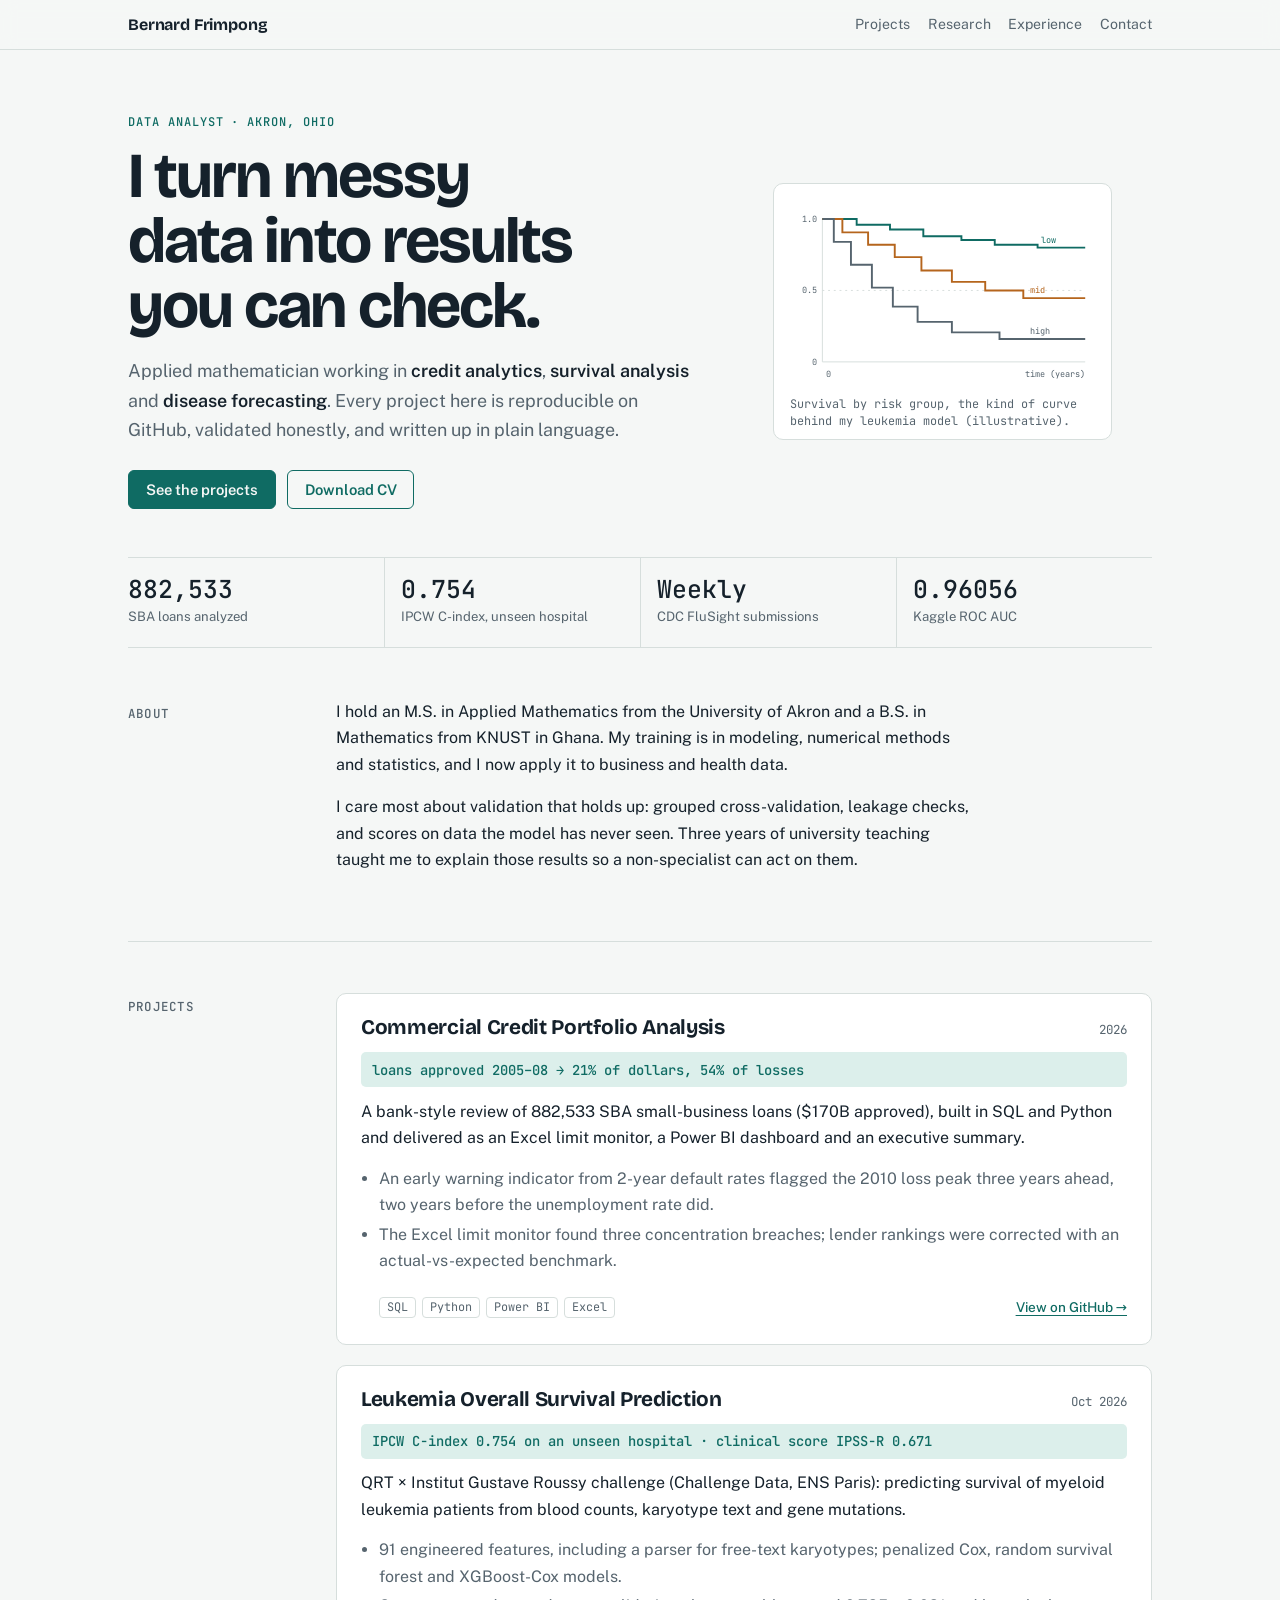
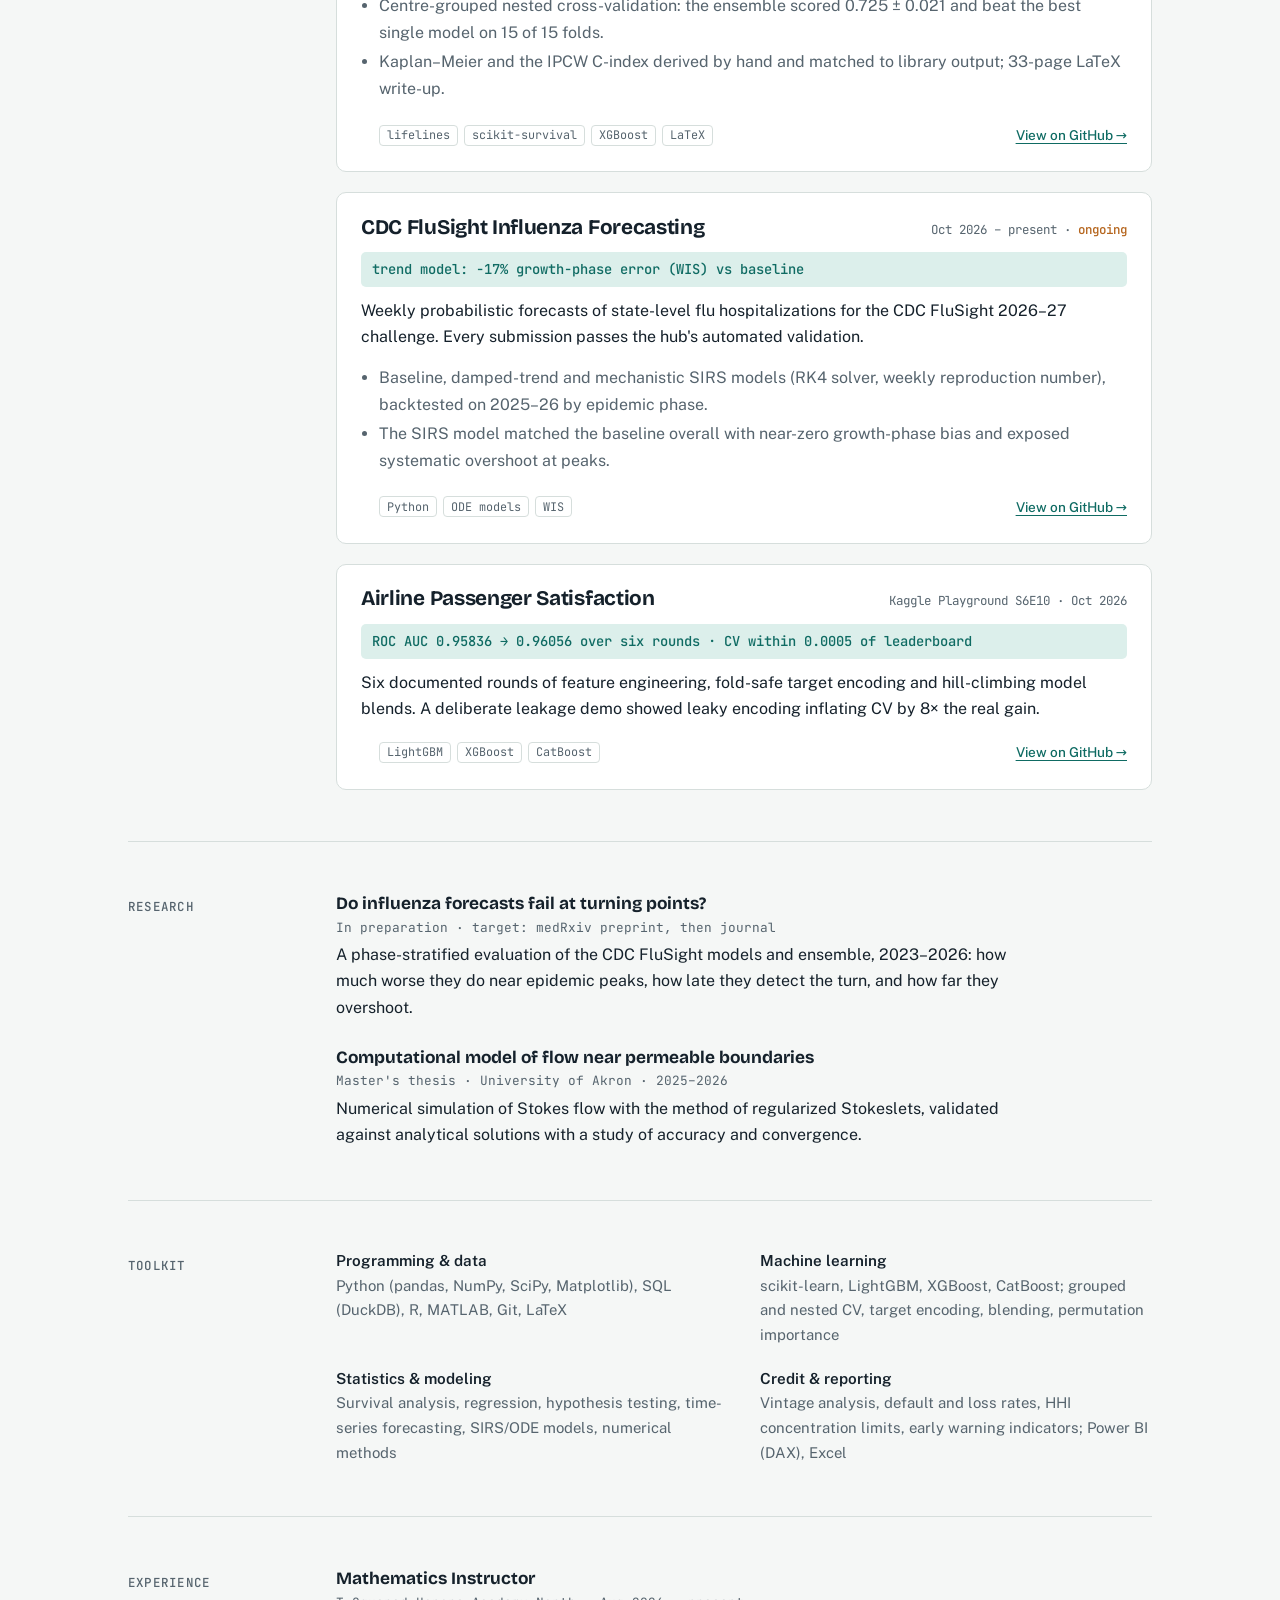
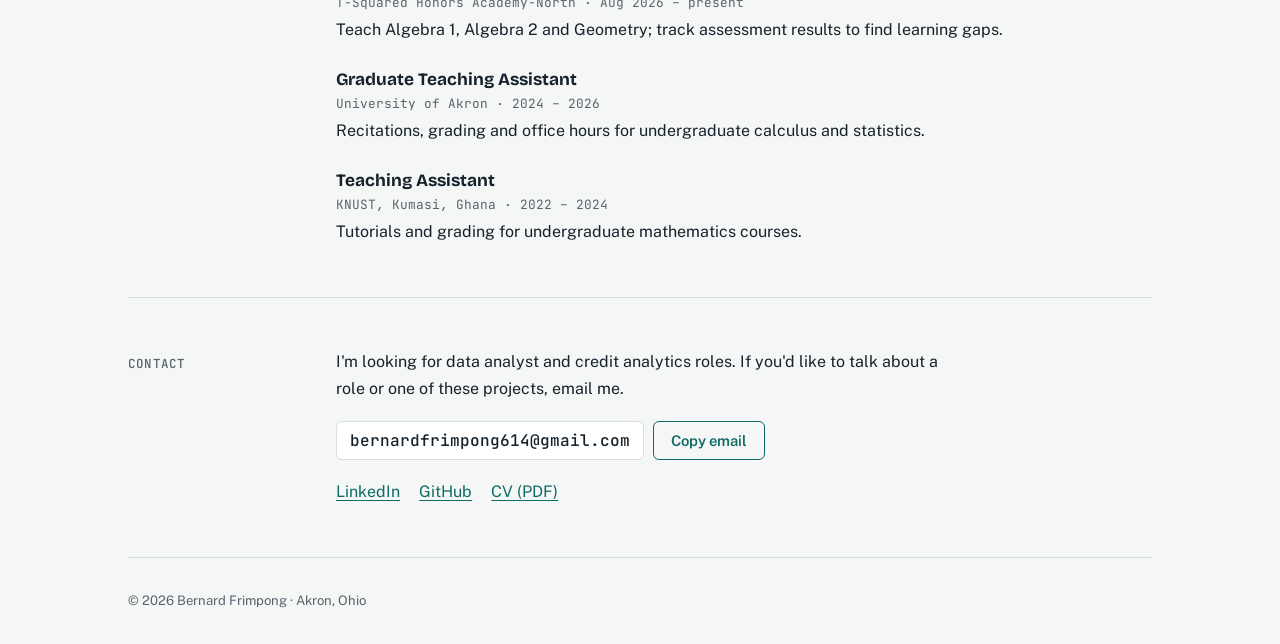
==== index.html @ 1927baad "Launch portfolio website" ====
<!doctype html>
<html lang="en">
<head>
<meta charset="utf-8">
<meta name="viewport" content="width=device-width, initial-scale=1, viewport-fit=cover">
<title>Bernard Frimpong</title>
<meta name="claude:viewport-fit-sides" content="cover">
<meta name="description" content="Bernard Frimpong, data analyst. Credit analytics, survival analysis, disease forecasting and machine learning projects.">
<link rel="preconnect" href="https://fonts.googleapis.com">
<link rel="preconnect" href="https://fonts.gstatic.com" crossorigin>
<link rel="stylesheet" href="https://fonts.googleapis.com/css2?family=Bricolage+Grotesque:opsz,wght@12..96,500;12..96,700&family=Public+Sans:ital,wght@0,400;0,600;1,400&family=JetBrains+Mono:wght@400;500&display=swap">
<style>
/* Layout: one reading column with a left "axis" of section labels, like a plot's y-axis; results set in mono like model output. */
:root{
  --bg:#f5f7f6; --surface:#ffffff; --ink:#15212b; --muted:#56646e; --line:#d6dedc;
  --accent:#0f6b63; --accent-soft:#dcefeb; --mark:#b5651d;
  --display:"Bricolage Grotesque", "Segoe UI", system-ui, sans-serif;
  --body:"Public Sans", "Segoe UI", system-ui, sans-serif;
  --mono:"JetBrains Mono", ui-monospace, Consolas, monospace;
}
@media (prefers-color-scheme: dark){:root:not([data-theme="light"]){
  --bg:#0f171c; --surface:#16222a; --ink:#e6eeec; --muted:#9aaab0; --line:#283841;
  --accent:#4cc2b2; --accent-soft:#173a37; --mark:#e0a060; color-scheme:dark}}
:root[data-theme="dark"]{
  --bg:#0f171c; --surface:#16222a; --ink:#e6eeec; --muted:#9aaab0; --line:#283841;
  --accent:#4cc2b2; --accent-soft:#173a37; --mark:#e0a060; color-scheme:dark}

*{box-sizing:border-box}
body{background:var(--bg);color:var(--ink);font:400 1rem/1.65 var(--body);margin:0}
a{color:var(--accent);text-underline-offset:3px}
a:focus-visible,button:focus-visible{outline:2px solid var(--accent);outline-offset:3px;border-radius:3px}
.wrap{max-width:66rem;margin:0 auto;padding-left:max(16px, env(safe-area-inset-left, 0px));padding-right:max(16px, env(safe-area-inset-right, 0px))}

/* nav */
header.top{position:sticky;top:env(safe-area-inset-top, 0px);z-index:5;background:color-mix(in srgb, var(--bg) 88%, transparent);backdrop-filter:blur(8px);border-bottom:1px solid var(--line)}
body::before{content:"";position:fixed;inset:0 0 auto;height:env(safe-area-inset-top, 0px);z-index:10;background:var(--bg)}
header.top .wrap{display:flex;align-items:center;justify-content:space-between;gap:1rem;padding-block:.7rem}
.brand{font:700 1rem var(--display);color:var(--ink);text-decoration:none;letter-spacing:-.01em}
nav ul{display:flex;gap:1.1rem;list-style:none;margin:0;padding:0;flex-wrap:wrap}
nav a{color:var(--muted);text-decoration:none;font-size:.88rem}
nav a:hover{color:var(--accent)}
@media (max-width:640px){nav ul{gap:.8rem} nav li.opt{display:none}}

/* hero */
.hero{display:grid;grid-template-columns:minmax(0,1.35fr) minmax(0,1fr);gap:2.5rem;align-items:center;padding-block:4rem 3rem}
.eyebrow{font:500 .75rem var(--mono);letter-spacing:.08em;text-transform:uppercase;color:var(--accent);margin:0 0 .8rem}
h1{font:700 clamp(2.4rem,6vw,4rem)/1.02 var(--display);letter-spacing:-.03em;margin:0 0 1.1rem;text-wrap:balance}
.lede{font-size:1.12rem;color:var(--muted);max-width:36rem;margin:0 0 1.6rem}
.lede strong{color:var(--ink);font-weight:600}
.actions{display:flex;flex-wrap:wrap;gap:.7rem}
.btn{display:inline-flex;align-items:center;gap:.45rem;padding:.62rem 1.05rem;border-radius:6px;font:600 .92rem var(--body);text-decoration:none;border:1px solid var(--accent);cursor:pointer}
.btn.primary{background:var(--accent);color:var(--bg)}
.btn.ghost{background:transparent;color:var(--accent)}
.btn:hover{filter:brightness(1.08)}
.km{background:var(--surface);border:1px solid var(--line);border-radius:10px;padding:1rem 1rem .6rem}
.km svg{width:100%;height:auto;display:block}
.km figcaption{font:400 .74rem/1.4 var(--mono);color:var(--muted);margin-top:.4rem}
@media (max-width:760px){.hero{grid-template-columns:1fr;padding-block:2.5rem 2rem;gap:1.8rem}}

/* figures strip */
.stats{display:grid;grid-template-columns:repeat(4,minmax(0,1fr));border-top:1px solid var(--line);border-bottom:1px solid var(--line)}
.stat{padding:1.1rem 1rem 1.1rem 0;min-width:0}
.stat+.stat{padding-left:1rem;border-left:1px solid var(--line)}
.stat b{display:block;font:500 1.55rem/1.1 var(--mono);color:var(--ink);font-variant-numeric:tabular-nums}
.stat span{font-size:.82rem;color:var(--muted)}
@media (max-width:760px){.stats{grid-template-columns:repeat(2,minmax(0,1fr))}.stat:nth-child(3){padding-left:0;border-left:0}.stat:nth-child(n+3){border-top:1px solid var(--line)}}

/* sections */
section.block{display:grid;grid-template-columns:11rem minmax(0,1fr);gap:2rem;padding-block:3.2rem;border-bottom:1px solid var(--line)}
section.block>h2{font:500 .78rem/1.4 var(--mono);text-transform:uppercase;letter-spacing:.1em;color:var(--muted);margin:.35rem 0 0;position:sticky;top:4.2rem;align-self:start}
@media (max-width:760px){section.block{grid-template-columns:1fr;gap:1rem;padding-block:2.4rem}section.block>h2{position:static}}

.about p{max-width:40rem;margin:0 0 1rem}

/* projects */
.projects{display:grid;gap:1.25rem}
.proj{background:var(--surface);border:1px solid var(--line);border-radius:10px;padding:1.4rem 1.5rem;display:grid;gap:.7rem;min-width:0}
.proj-head{display:flex;flex-wrap:wrap;justify-content:space-between;gap:.3rem 1rem;align-items:baseline}
.proj h3{font:700 1.3rem/1.2 var(--display);letter-spacing:-.015em;margin:0;text-wrap:balance}
.when{font:400 .78rem var(--mono);color:var(--muted)}
.live{color:var(--mark);font-weight:500}
.result{font:500 .86rem/1.5 var(--mono);color:var(--accent);background:var(--accent-soft);padding:.45rem .7rem;border-radius:5px;overflow-wrap:anywhere}
.proj p{margin:0;color:var(--ink)}
.proj ul{margin:0;padding-left:1.1rem;color:var(--muted)}
.proj li{margin:.2rem 0}
.proj-foot{display:flex;flex-wrap:wrap;justify-content:space-between;gap:.6rem 1rem;align-items:center;padding-top:.3rem}
.tags{display:flex;flex-wrap:wrap;gap:.35rem;list-style:none;margin:0;padding:0}
.tags li{font:400 .74rem var(--mono);color:var(--muted);border:1px solid var(--line);border-radius:4px;padding:.1rem .45rem}
.repo{font:500 .85rem var(--body);white-space:nowrap}

/* research + experience */
.rows{display:grid;gap:1.6rem}
.row h3{font:700 1.08rem/1.3 var(--display);margin:0 0 .2rem}
.row .meta{font:400 .8rem var(--mono);color:var(--muted);margin:0 0 .4rem}
.row p{margin:0;max-width:42rem}

/* skills */
.skills{display:grid;grid-template-columns:repeat(2,minmax(0,1fr));gap:1.4rem 2rem}
.skills h3{font:600 .95rem var(--body);margin:0 0 .3rem}
.skills p{margin:0;color:var(--muted);font-size:.93rem}
@media (max-width:640px){.skills{grid-template-columns:1fr}}

/* contact */
.contact p{max-width:38rem;margin:0 0 1.2rem}
.email-row{display:flex;flex-wrap:wrap;gap:.6rem;align-items:center;margin-bottom:1.2rem}
.email{font:500 1rem var(--mono);user-select:all;background:var(--surface);border:1px solid var(--line);padding:.5rem .8rem;border-radius:6px;overflow-wrap:anywhere}
.links{display:flex;flex-wrap:wrap;gap:1.2rem;list-style:none;padding:0;margin:0}
footer{padding-block:2rem;color:var(--muted);font-size:.82rem}
@media (prefers-reduced-motion:no-preference){.km path.curve{stroke-dasharray:900;stroke-dashoffset:0;animation:draw 1.6s ease-out}@keyframes draw{from{stroke-dashoffset:900}}}
</style>
</head>
<body>


<header class="top">
  <div class="wrap">
    <a class="brand" href="#top">Bernard Frimpong</a>
    <nav aria-label="Sections"><ul>
      <li><a href="#projects">Projects</a></li>
      <li><a href="#research">Research</a></li>
      <li class="opt"><a href="#experience">Experience</a></li>
      <li><a href="#contact">Contact</a></li>
    </ul></nav>
  </div>
</header>

<main id="top">
  <div class="wrap">
    <div class="hero">
      <div>
        <p class="eyebrow">Data Analyst · Akron, Ohio</p>
        <h1>I turn messy data into results you can check.</h1>
        <p class="lede">Applied mathematician working in <strong>credit analytics</strong>, <strong>survival analysis</strong> and <strong>disease forecasting</strong>. Every project here is reproducible on GitHub, validated honestly, and written up in plain language.</p>
        <div class="actions">
          <a class="btn primary" href="#projects">See the projects</a>
          <a class="btn ghost" href="Bernard_Frimpong_CV.pdf" target="_blank" rel="noopener">Download CV</a>
        </div>
      </div>
      <figure class="km" aria-label="Illustrative Kaplan–Meier survival curves for three risk groups">
        <svg viewBox="0 0 320 200" role="img">
          <g stroke="var(--line)" stroke-width="1">
            <line x1="34" y1="20" x2="34" y2="170"/><line x1="34" y1="170" x2="310" y2="170"/>
            <line x1="34" y1="95" x2="310" y2="95" stroke-dasharray="2 4"/>
          </g>
          <g font-family="JetBrains Mono, monospace" font-size="9" fill="var(--muted)">
            <text x="28" y="23" text-anchor="end">1.0</text>
            <text x="28" y="98" text-anchor="end">0.5</text>
            <text x="28" y="173" text-anchor="end">0</text>
            <text x="310" y="186" text-anchor="end">time (years)</text>
            <text x="38" y="186">0</text>
          </g>
          <path class="curve" fill="none" stroke="var(--accent)" stroke-width="2" d="M34 20 H70 V26 H105 V31 H140 V38 H180 V42 H215 V47 H260 V50 H310"/>
          <path class="curve" fill="none" stroke="var(--mark)" stroke-width="2" d="M34 20 H55 V34 H82 V47 H110 V60 H138 V74 H170 V86 H205 V95 H245 V103 H310"/>
          <path class="curve" fill="none" stroke="var(--muted)" stroke-width="2" d="M34 20 H46 V44 H64 V68 H86 V92 H108 V112 H134 V128 H170 V139 H220 V146 H310"/>
          <g font-family="JetBrains Mono, monospace" font-size="9">
            <text x="264" y="45" fill="var(--accent)">low</text>
            <text x="252" y="98" fill="var(--mark)">mid</text>
            <text x="252" y="141" fill="var(--muted)">high</text>
          </g>
        </svg>
        <figcaption>Survival by risk group, the kind of curve behind my leukemia model (illustrative).</figcaption>
      </figure>
    </div>

    <div class="stats" aria-label="Highlights">
      <div class="stat"><b>882,533</b><span>SBA loans analyzed</span></div>
      <div class="stat"><b>0.754</b><span>IPCW C-index, unseen hospital</span></div>
      <div class="stat"><b>Weekly</b><span>CDC FluSight submissions</span></div>
      <div class="stat"><b>0.96056</b><span>Kaggle ROC AUC</span></div>
    </div>

    <section class="block about" id="about">
      <h2>About</h2>
      <div>
        <p>I hold an M.S. in Applied Mathematics from the University of Akron and a B.S. in Mathematics from KNUST in Ghana. My training is in modeling, numerical methods and statistics, and I now apply it to business and health data.</p>
        <p>I care most about validation that holds up: grouped cross-validation, leakage checks, and scores on data the model has never seen. Three years of university teaching taught me to explain those results so a non-specialist can act on them.</p>
      </div>
    </section>

    <section class="block" id="projects">
      <h2>Projects</h2>
      <div class="projects">

        <article class="proj">
          <div class="proj-head"><h3>Commercial Credit Portfolio Analysis</h3><span class="when">2026</span></div>
          <div class="result">loans approved 2005–08 → 21% of dollars, 54% of losses</div>
          <p>A bank-style review of 882,533 SBA small-business loans ($170B approved), built in SQL and Python and delivered as an Excel limit monitor, a Power BI dashboard and an executive summary.</p>
          <ul>
            <li>An early warning indicator from 2-year default rates flagged the 2010 loss peak three years ahead, two years before the unemployment rate did.</li>
            <li>The Excel limit monitor found three concentration breaches; lender rankings were corrected with an actual-vs-expected benchmark.</li>
          </ul>
          <div class="proj-foot">
            <ul class="tags"><li>SQL</li><li>Python</li><li>Power BI</li><li>Excel</li></ul>
            <a class="repo" href="https://github.com/bernardfrimpong040-pixel/credit-portfolio-analysis" target="_blank" rel="noopener">View on GitHub →</a>
          </div>
        </article>

        <article class="proj">
          <div class="proj-head"><h3>Leukemia Overall Survival Prediction</h3><span class="when">Oct 2026</span></div>
          <div class="result">IPCW C-index 0.754 on an unseen hospital · clinical score IPSS-R 0.671</div>
          <p>QRT × Institut Gustave Roussy challenge (Challenge Data, ENS Paris): predicting survival of myeloid leukemia patients from blood counts, karyotype text and gene mutations.</p>
          <ul>
            <li>91 engineered features, including a parser for free-text karyotypes; penalized Cox, random survival forest and XGBoost-Cox models.</li>
            <li>Centre-grouped nested cross-validation: the ensemble scored 0.725 ± 0.021 and beat the best single model on 15 of 15 folds.</li>
            <li>Kaplan–Meier and the IPCW C-index derived by hand and matched to library output; 33-page LaTeX write-up.</li>
          </ul>
          <div class="proj-foot">
            <ul class="tags"><li>lifelines</li><li>scikit-survival</li><li>XGBoost</li><li>LaTeX</li></ul>
            <a class="repo" href="https://github.com/bernardfrimpong040-pixel/aml-survival-prediction" target="_blank" rel="noopener">View on GitHub →</a>
          </div>
        </article>

        <article class="proj">
          <div class="proj-head"><h3>CDC FluSight Influenza Forecasting</h3><span class="when">Oct 2026 – present · <span class="live">ongoing</span></span></div>
          <div class="result">trend model: −17% growth-phase error (WIS) vs baseline</div>
          <p>Weekly probabilistic forecasts of state-level flu hospitalizations for the CDC FluSight 2026–27 challenge. Every submission passes the hub's automated validation.</p>
          <ul>
            <li>Baseline, damped-trend and mechanistic SIRS models (RK4 solver, weekly reproduction number), backtested on 2025–26 by epidemic phase.</li>
            <li>The SIRS model matched the baseline overall with near-zero growth-phase bias and exposed systematic overshoot at peaks.</li>
          </ul>
          <div class="proj-foot">
            <ul class="tags"><li>Python</li><li>ODE models</li><li>WIS</li></ul>
            <a class="repo" href="https://github.com/bernardfrimpong040-pixel/flu-forecasting-sirs" target="_blank" rel="noopener">View on GitHub →</a>
          </div>
        </article>

        <article class="proj">
          <div class="proj-head"><h3>Airline Passenger Satisfaction</h3><span class="when">Kaggle Playground S6E10 · Oct 2026</span></div>
          <div class="result">ROC AUC 0.95836 → 0.96056 over six rounds · CV within 0.0005 of leaderboard</div>
          <p>Six documented rounds of feature engineering, fold-safe target encoding and hill-climbing model blends. A deliberate leakage demo showed leaky encoding inflating CV by 8× the real gain.</p>
          <div class="proj-foot">
            <ul class="tags"><li>LightGBM</li><li>XGBoost</li><li>CatBoost</li></ul>
            <a class="repo" href="https://github.com/bernardfrimpong040-pixel/kaggle-airline-satisfaction" target="_blank" rel="noopener">View on GitHub →</a>
          </div>
        </article>

      </div>
    </section>

    <section class="block" id="research">
      <h2>Research</h2>
      <div class="rows">
        <div class="row">
          <h3>Do influenza forecasts fail at turning points?</h3>
          <p class="meta">In preparation · target: medRxiv preprint, then journal</p>
          <p>A phase-stratified evaluation of the CDC FluSight models and ensemble, 2023–2026: how much worse they do near epidemic peaks, how late they detect the turn, and how far they overshoot.</p>
        </div>
        <div class="row">
          <h3>Computational model of flow near permeable boundaries</h3>
          <p class="meta">Master's thesis · University of Akron · 2025–2026</p>
          <p>Numerical simulation of Stokes flow with the method of regularized Stokeslets, validated against analytical solutions with a study of accuracy and convergence.</p>
        </div>
      </div>
    </section>

    <section class="block" id="skills">
      <h2>Toolkit</h2>
      <div class="skills">
        <div><h3>Programming &amp; data</h3><p>Python (pandas, NumPy, SciPy, Matplotlib), SQL (DuckDB), R, MATLAB, Git, LaTeX</p></div>
        <div><h3>Machine learning</h3><p>scikit-learn, LightGBM, XGBoost, CatBoost; grouped and nested CV, target encoding, blending, permutation importance</p></div>
        <div><h3>Statistics &amp; modeling</h3><p>Survival analysis, regression, hypothesis testing, time-series forecasting, SIRS/ODE models, numerical methods</p></div>
        <div><h3>Credit &amp; reporting</h3><p>Vintage analysis, default and loss rates, HHI concentration limits, early warning indicators; Power BI (DAX), Excel</p></div>
      </div>
    </section>

    <section class="block" id="experience">
      <h2>Experience</h2>
      <div class="rows">
        <div class="row"><h3>Mathematics Instructor</h3><p class="meta">T-Squared Honors Academy-North · Aug 2026 – present</p><p>Teach Algebra 1, Algebra 2 and Geometry; track assessment results to find learning gaps.</p></div>
        <div class="row"><h3>Graduate Teaching Assistant</h3><p class="meta">University of Akron · 2024 – 2026</p><p>Recitations, grading and office hours for undergraduate calculus and statistics.</p></div>
        <div class="row"><h3>Teaching Assistant</h3><p class="meta">KNUST, Kumasi, Ghana · 2022 – 2024</p><p>Tutorials and grading for undergraduate mathematics courses.</p></div>
      </div>
    </section>

    <section class="block contact" id="contact">
      <h2>Contact</h2>
      <div>
        <p>I'm looking for data analyst and credit analytics roles. If you'd like to talk about a role or one of these projects, email me.</p>
        <div class="email-row">
          <span class="email" id="email">bernardfrimpong614@gmail.com</span>
          <button class="btn ghost" id="copy" type="button">Copy email</button>
        </div>
        <ul class="links">
          <li><a href="https://www.linkedin.com/in/bernard-frimpong-681008222" target="_blank" rel="noopener">LinkedIn</a></li>
          <li><a href="https://github.com/bernardfrimpong040-pixel" target="_blank" rel="noopener">GitHub</a></li>
          <li><a href="Bernard_Frimpong_CV.pdf" target="_blank" rel="noopener">CV (PDF)</a></li>
        </ul>
      </div>
    </section>

    <footer>© 2026 Bernard Frimpong · Akron, Ohio</footer>
  </div>
</main>

<script>
  // Copy the email address to the clipboard; if that is blocked, select it instead.
  document.getElementById("copy").addEventListener("click", function () {
    var btn = this, text = document.getElementById("email").textContent;
    function selectIt() {
      var r = document.createRange(); r.selectNodeContents(document.getElementById("email"));
      var s = window.getSelection(); s.removeAllRanges(); s.addRange(r);
      btn.textContent = "Selected, press Ctrl+C";
    }
    try {
      navigator.clipboard.writeText(text).then(function () { btn.textContent = "Copied"; }, selectIt);
    } catch (e) { selectIt(); }
  });
</script>

</body>
</html>
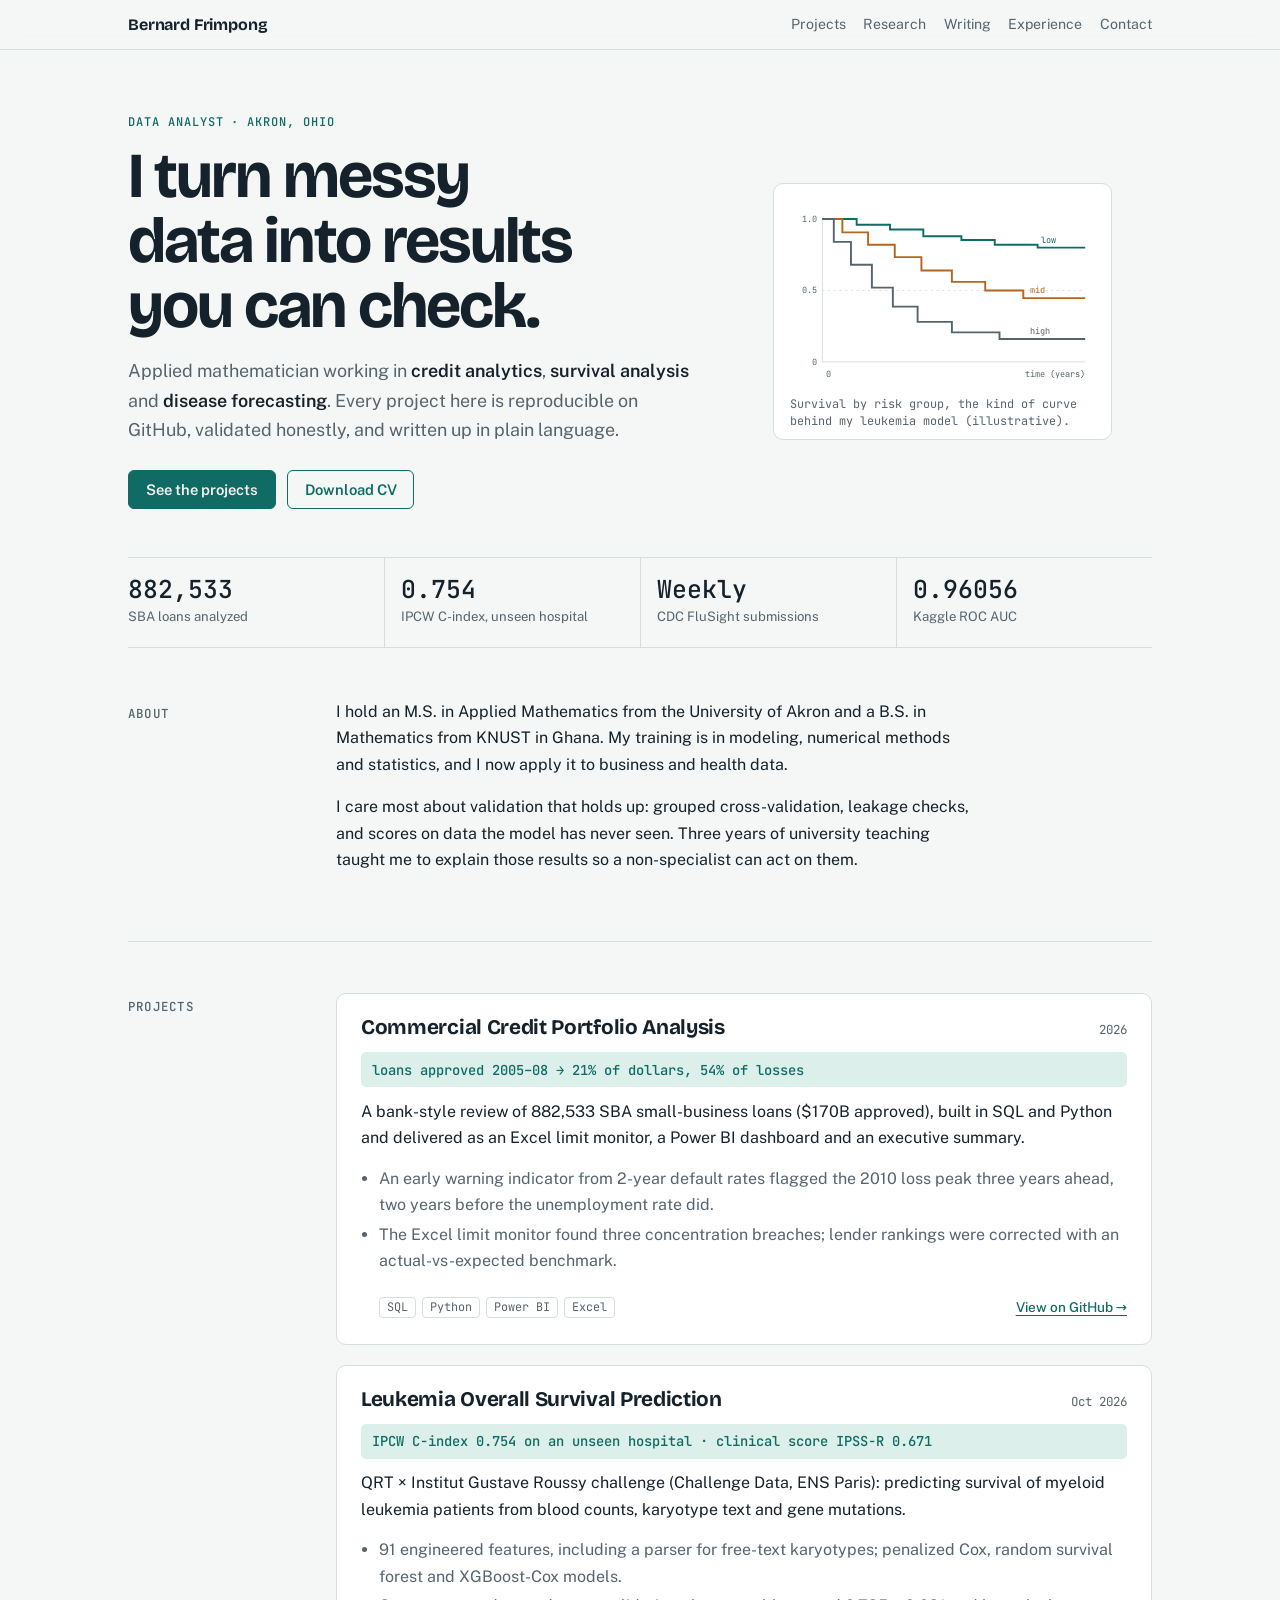
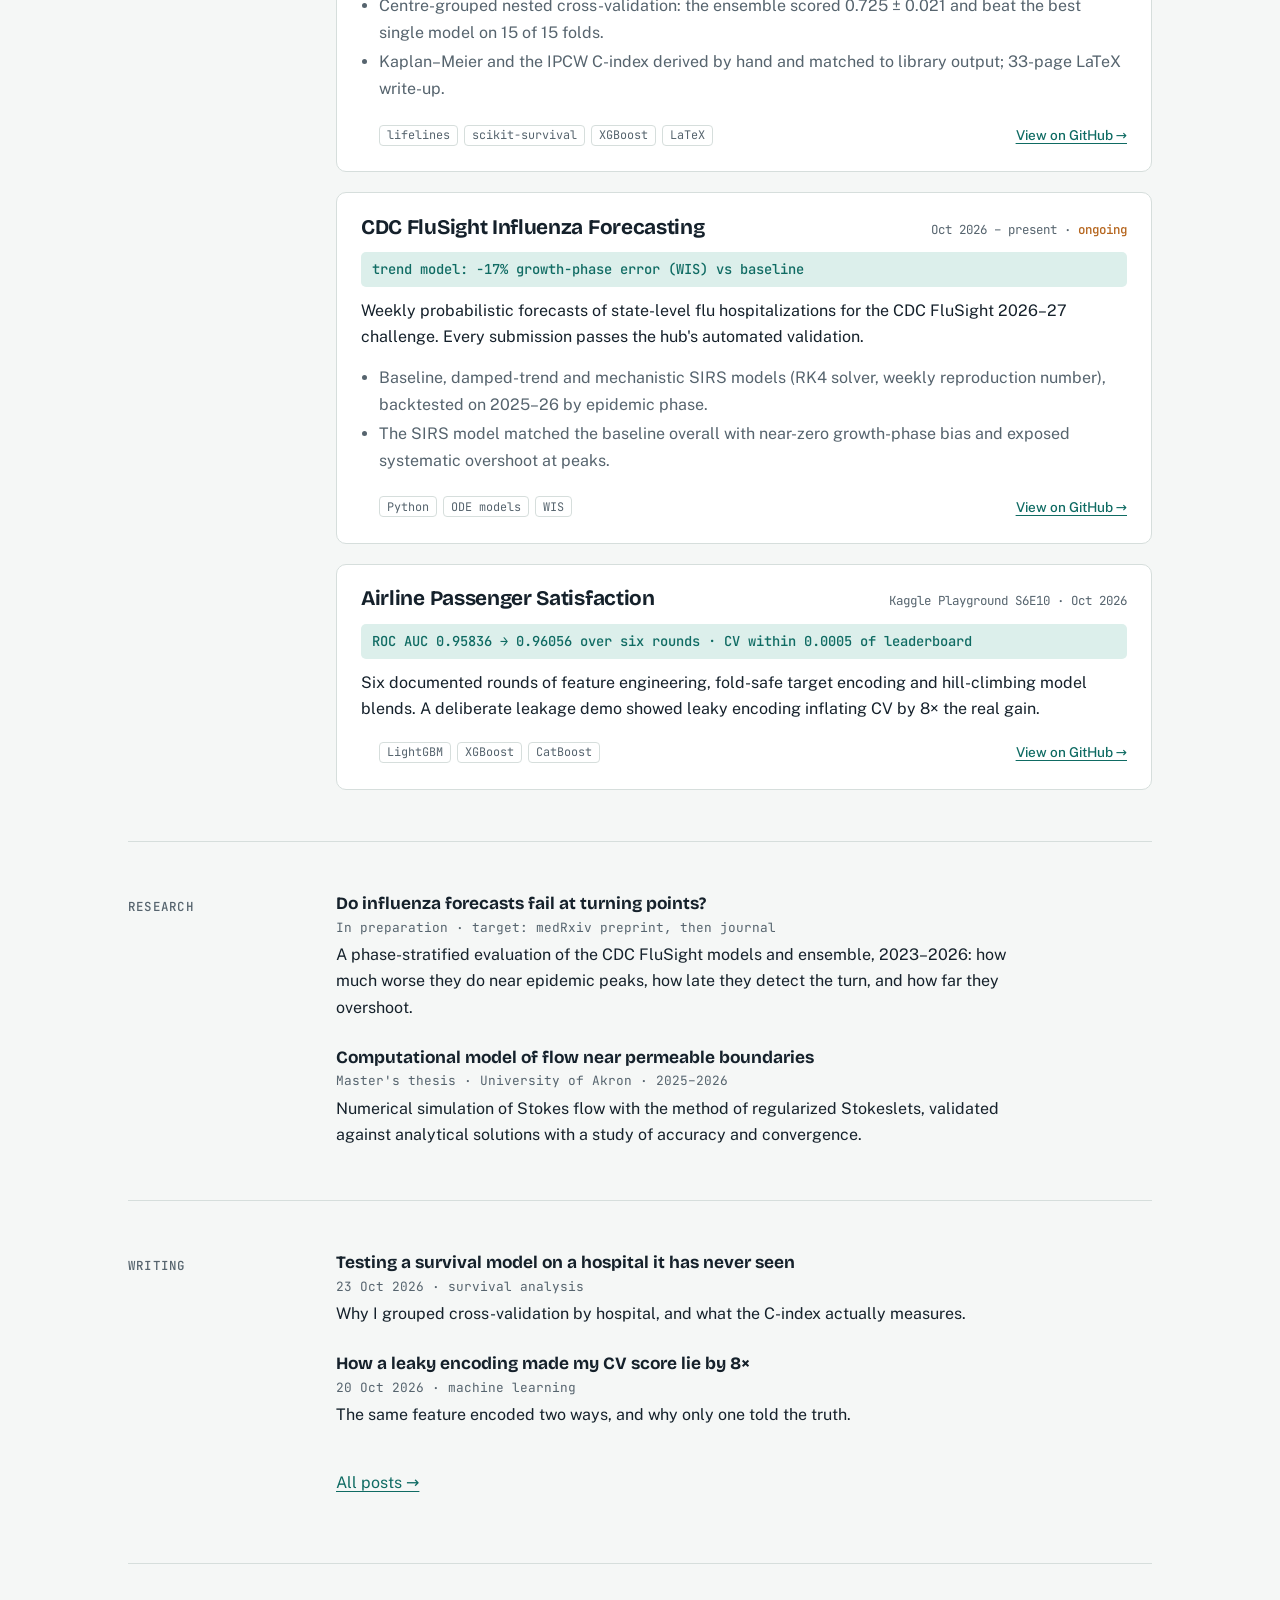
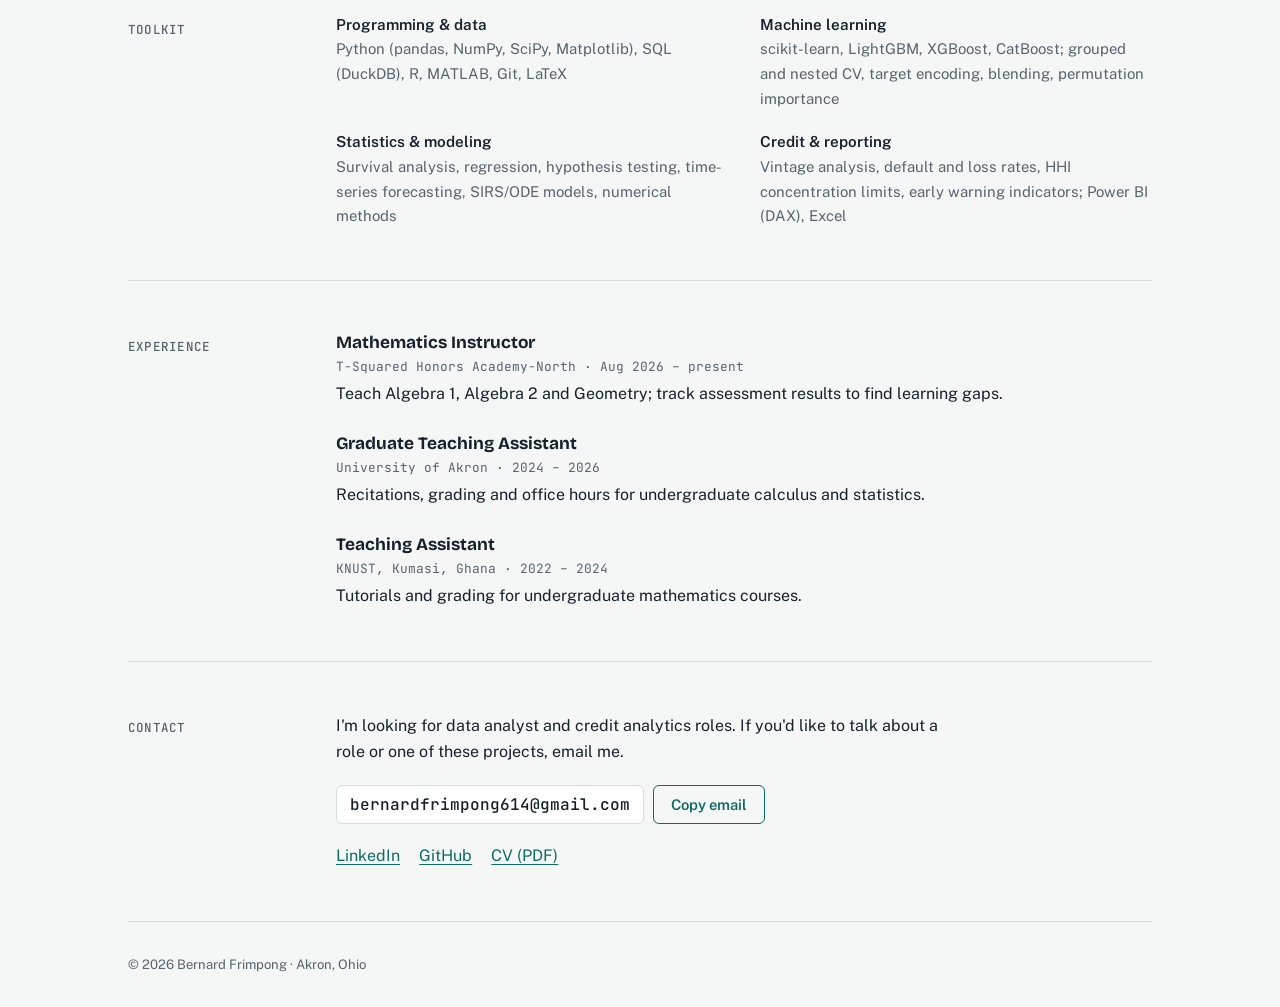
==== commit 432e8756: "Add blog with first two posts" ====
--- a/index.html
+++ b/index.html
@@ -93,6 +93,8 @@
 .row h3{font:700 1.08rem/1.3 var(--display);margin:0 0 .2rem}
 .row .meta{font:400 .8rem var(--mono);color:var(--muted);margin:0 0 .4rem}
 .row p{margin:0;max-width:42rem}
+.row h3 a{color:var(--ink);text-decoration:none}
+.row h3 a:hover{color:var(--accent)}
 
 /* skills */
 .skills{display:grid;grid-template-columns:repeat(2,minmax(0,1fr));gap:1.4rem 2rem}
@@ -117,7 +119,8 @@
     <a class="brand" href="#top">Bernard Frimpong</a>
     <nav aria-label="Sections"><ul>
       <li><a href="#projects">Projects</a></li>
-      <li><a href="#research">Research</a></li>
+      <li class="opt"><a href="#research">Research</a></li>
+      <li><a href="blog/index.html">Writing</a></li>
       <li class="opt"><a href="#experience">Experience</a></li>
       <li><a href="#contact">Contact</a></li>
     </ul></nav>
@@ -253,6 +256,23 @@
       </div>
     </section>
 
+    <section class="block" id="writing">
+      <h2>Writing</h2>
+      <div class="rows">
+        <div class="row">
+          <h3><a href="blog/posts/validate-on-unseen-hospital.html">Testing a survival model on a hospital it has never seen</a></h3>
+          <p class="meta">23 Oct 2026 · survival analysis</p>
+          <p>Why I grouped cross-validation by hospital, and what the C-index actually measures.</p>
+        </div>
+        <div class="row">
+          <h3><a href="blog/posts/target-encoding-leakage.html">How a leaky encoding made my CV score lie by 8×</a></h3>
+          <p class="meta">20 Oct 2026 · machine learning</p>
+          <p>The same feature encoded two ways, and why only one told the truth.</p>
+        </div>
+        <p><a href="blog/index.html">All posts →</a></p>
+      </div>
+    </section>
+
     <section class="block" id="skills">
       <h2>Toolkit</h2>
       <div class="skills">
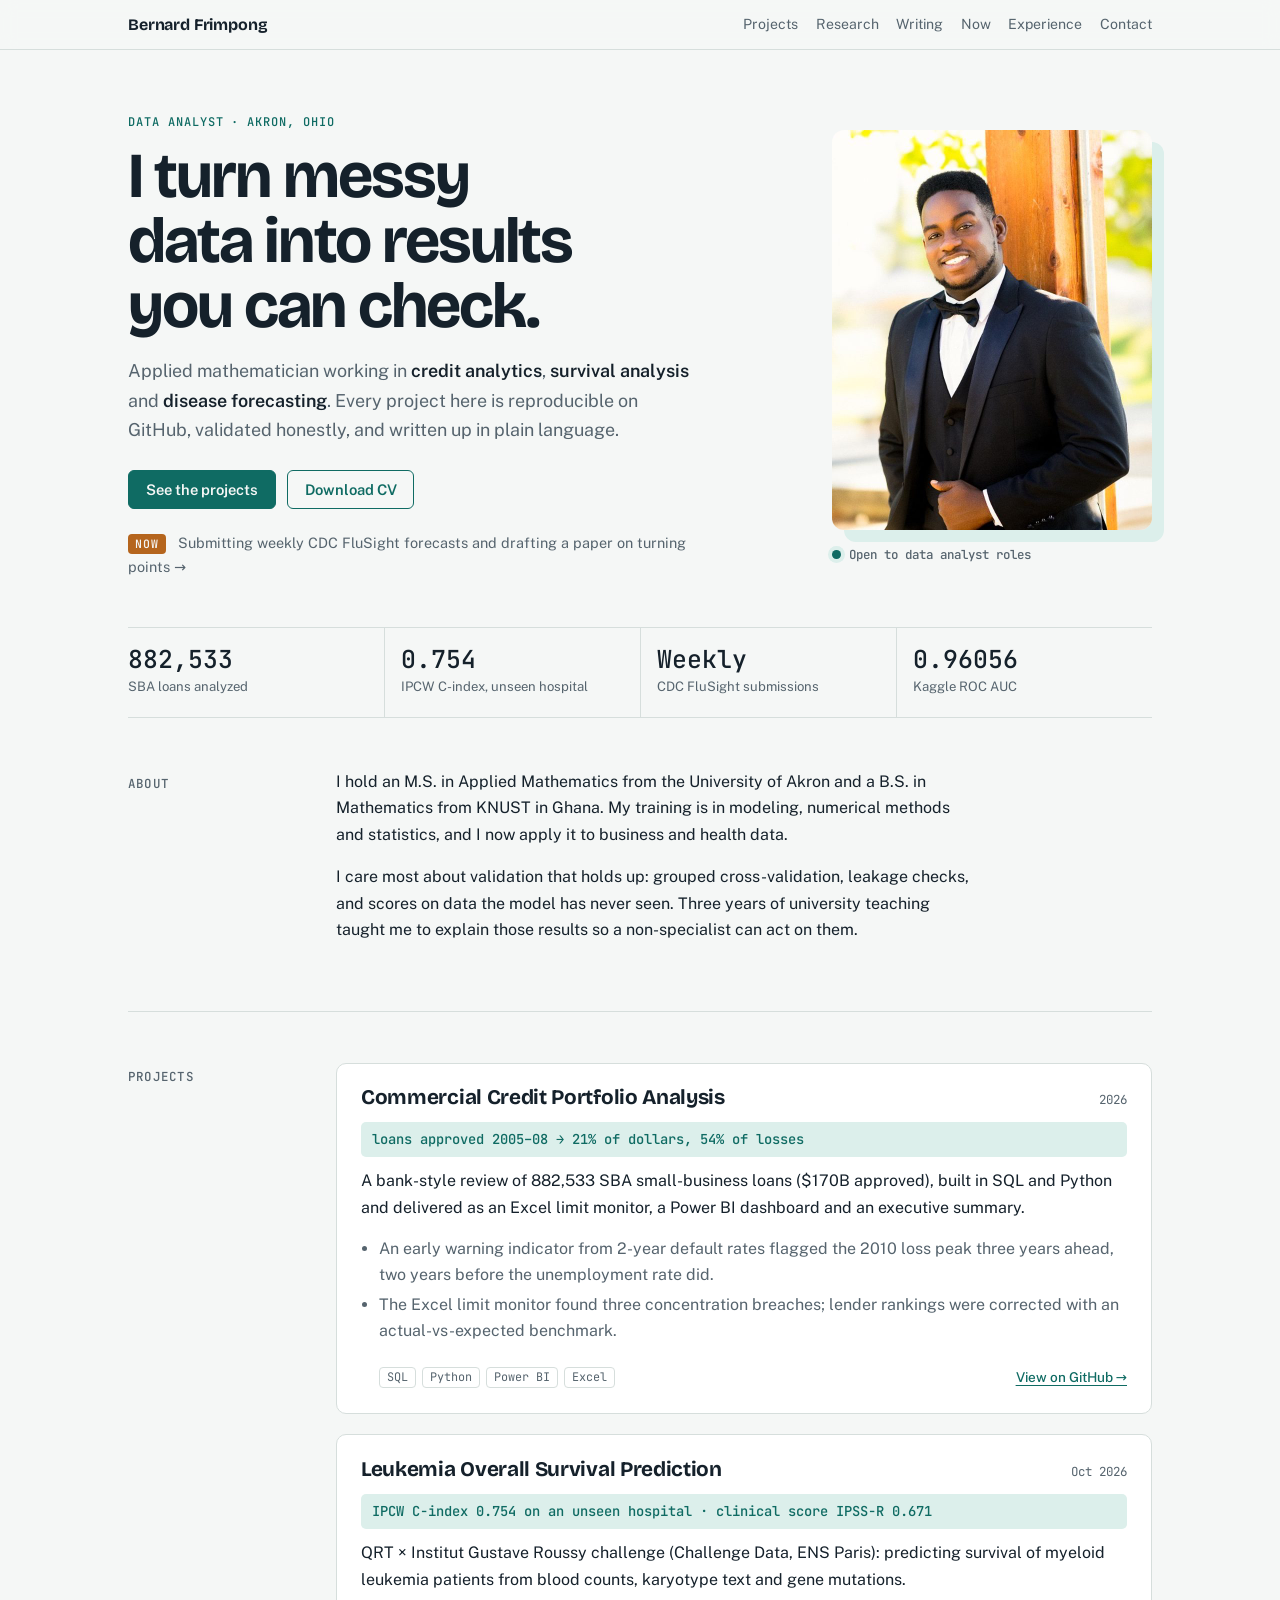
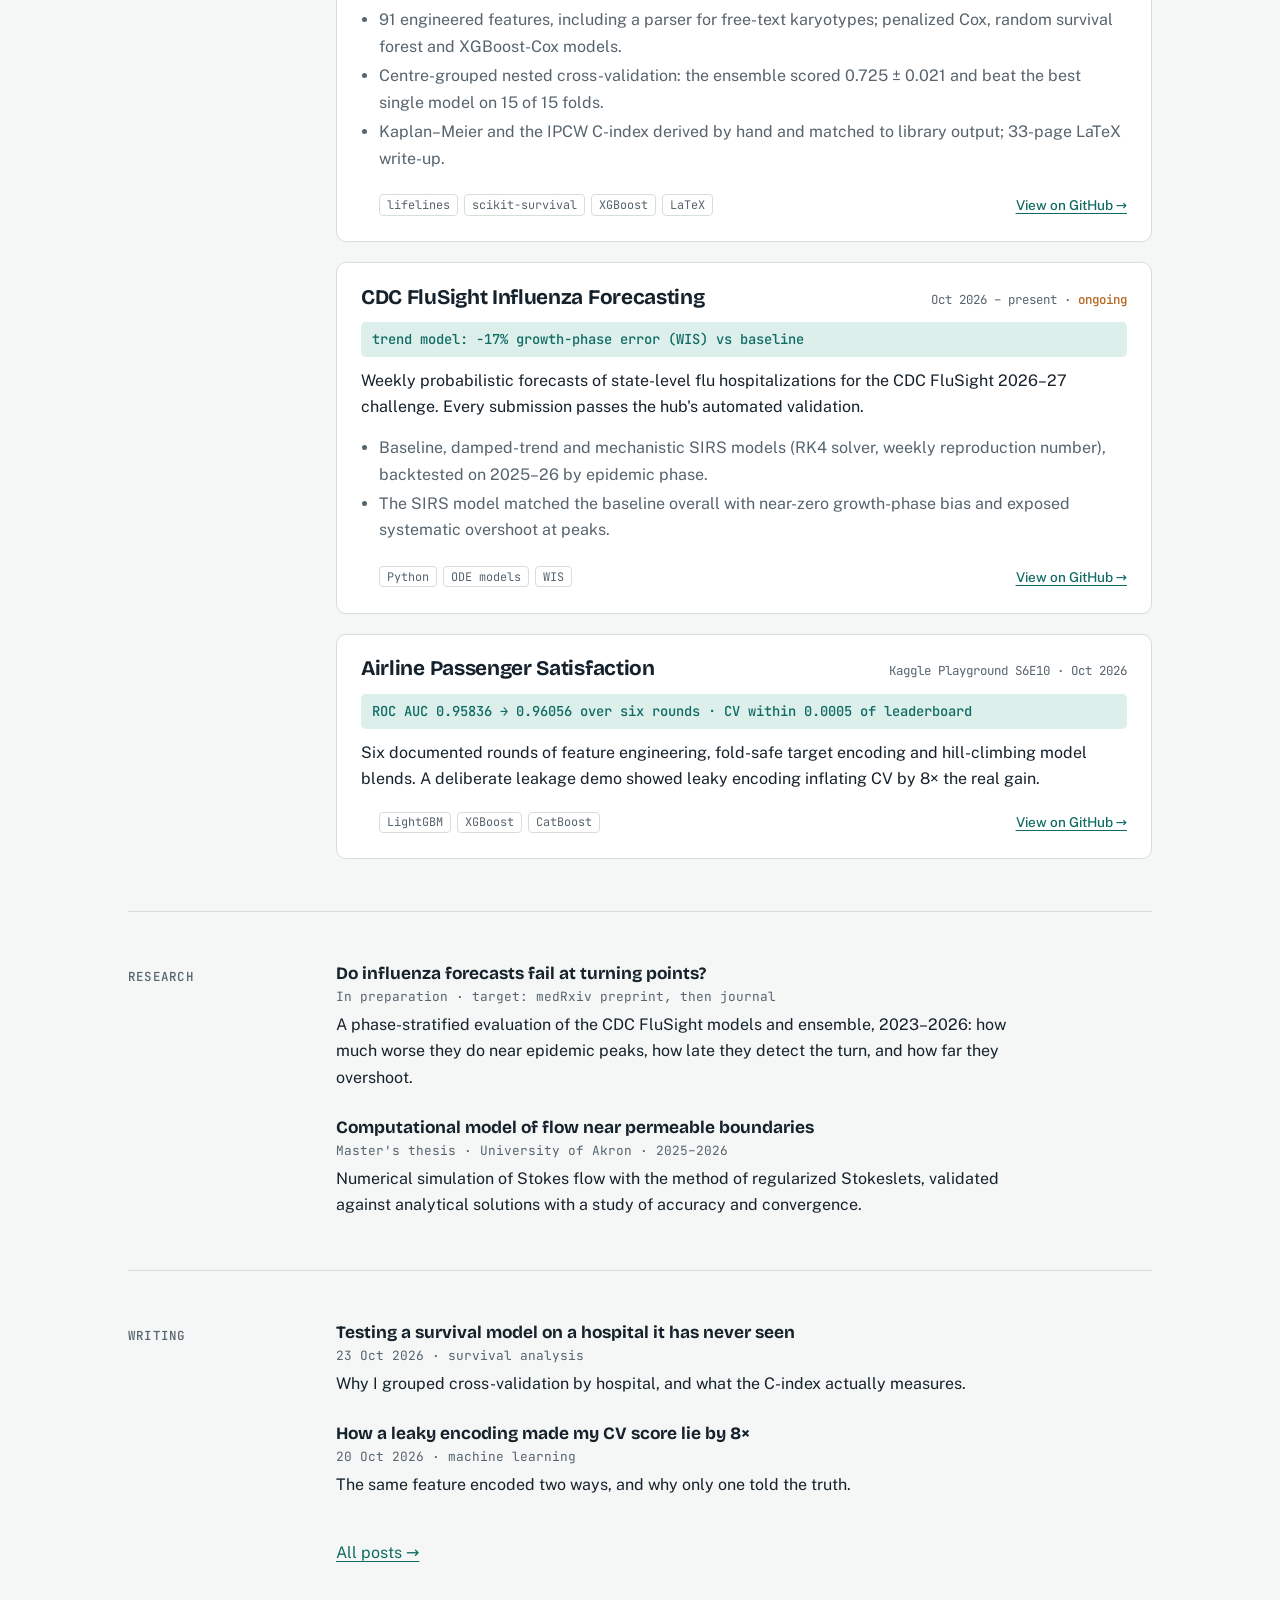
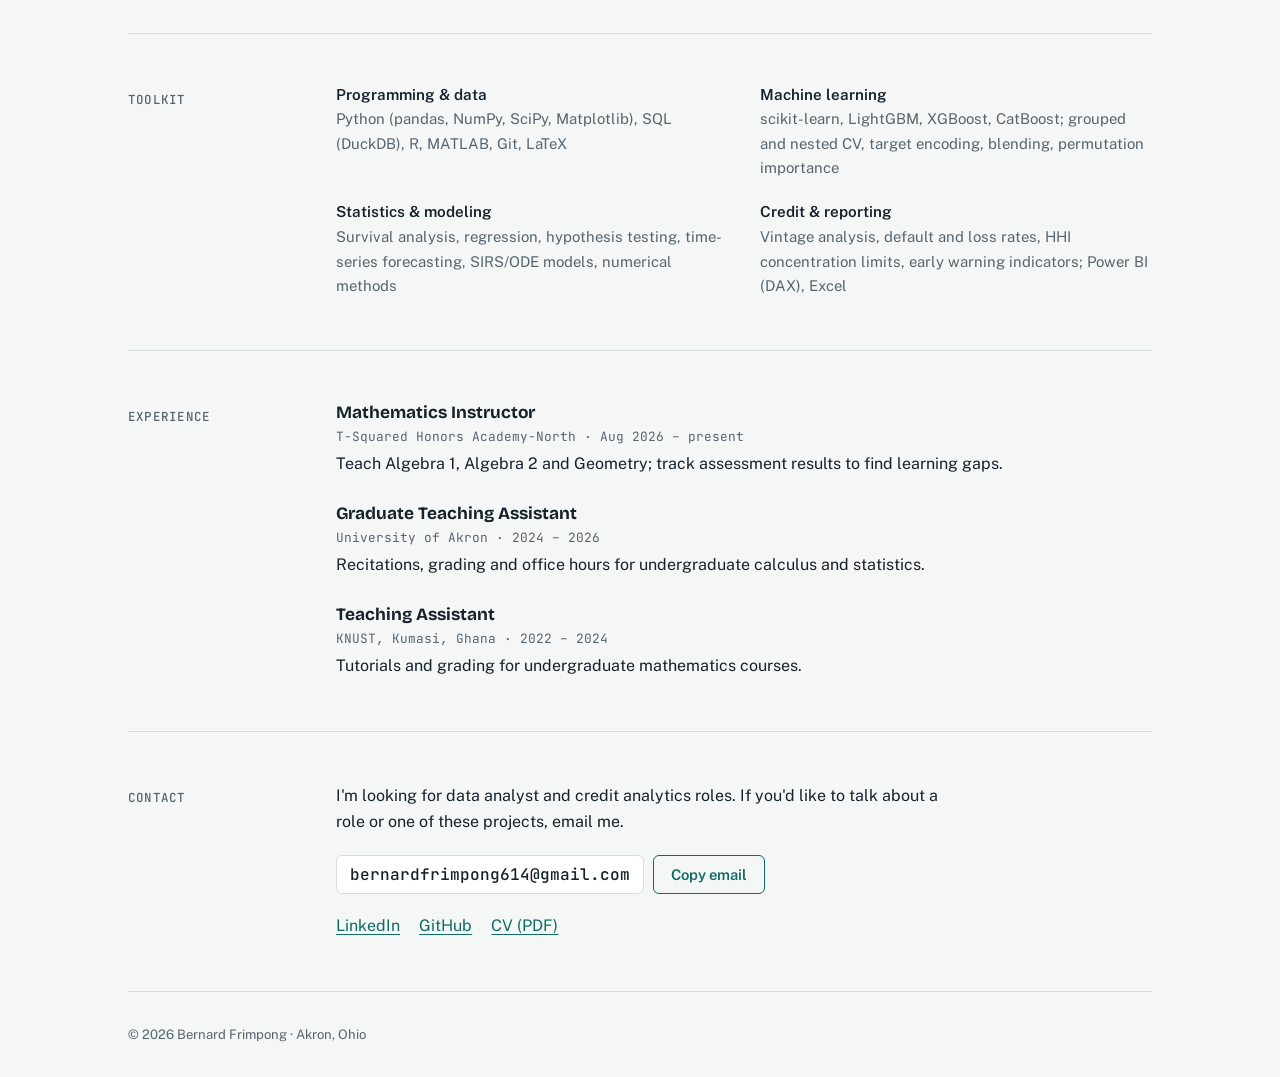
==== commit ae153921: "Add photo, Now page, preview card and chart slots" ====
--- a/index.html
+++ b/index.html
@@ -6,6 +6,12 @@
 <title>Bernard Frimpong</title>
 <meta name="claude:viewport-fit-sides" content="cover">
 <meta name="description" content="Bernard Frimpong, data analyst. Credit analytics, survival analysis, disease forecasting and machine learning projects.">
+<meta property="og:type" content="website">
+<meta property="og:title" content="Bernard Frimpong · Data Analyst">
+<meta property="og:description" content="Credit analytics, survival analysis, disease forecasting and machine learning projects, all reproducible on GitHub.">
+<meta property="og:url" content="https://bernardfrimpong040-pixel.github.io/">
+<meta property="og:image" content="https://bernardfrimpong040-pixel.github.io/assets/og-card.jpg">
+<meta name="twitter:card" content="summary_large_image">
 <link rel="preconnect" href="https://fonts.googleapis.com">
 <link rel="preconnect" href="https://fonts.gstatic.com" crossorigin>
 <link rel="stylesheet" href="https://fonts.googleapis.com/css2?family=Bricolage+Grotesque:opsz,wght@12..96,500;12..96,700&family=Public+Sans:ital,wght@0,400;0,600;1,400&family=JetBrains+Mono:wght@400;500&display=swap">
@@ -52,10 +58,20 @@
 .btn.primary{background:var(--accent);color:var(--bg)}
 .btn.ghost{background:transparent;color:var(--accent)}
 .btn:hover{filter:brightness(1.08)}
+.portrait{margin:0;justify-self:end;max-width:20rem;width:100%}
+.portrait img{display:block;width:100%;height:auto;aspect-ratio:4/5;object-fit:cover;border-radius:12px;box-shadow:12px 12px 0 var(--accent-soft)}
+.portrait figcaption{display:flex;align-items:center;gap:.5rem;font:500 .78rem var(--mono);color:var(--muted);margin-top:1rem}
+.dot{width:.55rem;height:.55rem;border-radius:50%;background:var(--accent);box-shadow:0 0 0 4px var(--accent-soft)}
+.now-line{margin:1.4rem 0 0;font-size:.9rem}
+.now-line a{color:var(--muted);text-decoration:none}
+.now-line a:hover{color:var(--accent)}
+.now-line b{font:500 .72rem var(--mono);text-transform:uppercase;letter-spacing:.08em;color:var(--bg);background:var(--mark);padding:.15rem .45rem;border-radius:4px;margin-right:.5rem}
+.proj-fig{margin:0;border:1px solid var(--line);border-radius:8px;overflow:hidden;background:#fff}
+.proj-fig img{display:block;width:100%;height:auto}
 .km{background:var(--surface);border:1px solid var(--line);border-radius:10px;padding:1rem 1rem .6rem}
 .km svg{width:100%;height:auto;display:block}
 .km figcaption{font:400 .74rem/1.4 var(--mono);color:var(--muted);margin-top:.4rem}
-@media (max-width:760px){.hero{grid-template-columns:1fr;padding-block:2.5rem 2rem;gap:1.8rem}}
+@media (max-width:760px){.portrait{justify-self:start;max-width:15rem}.hero{grid-template-columns:1fr;padding-block:2.5rem 2rem;gap:1.8rem}}
 
 /* figures strip */
 .stats{display:grid;grid-template-columns:repeat(4,minmax(0,1fr));border-top:1px solid var(--line);border-bottom:1px solid var(--line)}
@@ -121,6 +137,7 @@
       <li><a href="#projects">Projects</a></li>
       <li class="opt"><a href="#research">Research</a></li>
       <li><a href="blog/index.html">Writing</a></li>
+      <li><a href="now.html">Now</a></li>
       <li class="opt"><a href="#experience">Experience</a></li>
       <li><a href="#contact">Contact</a></li>
     </ul></nav>
@@ -138,30 +155,11 @@
           <a class="btn primary" href="#projects">See the projects</a>
           <a class="btn ghost" href="Bernard_Frimpong_CV.pdf" target="_blank" rel="noopener">Download CV</a>
         </div>
-      </div>
-      <figure class="km" aria-label="Illustrative Kaplan–Meier survival curves for three risk groups">
-        <svg viewBox="0 0 320 200" role="img">
-          <g stroke="var(--line)" stroke-width="1">
-            <line x1="34" y1="20" x2="34" y2="170"/><line x1="34" y1="170" x2="310" y2="170"/>
-            <line x1="34" y1="95" x2="310" y2="95" stroke-dasharray="2 4"/>
-          </g>
-          <g font-family="JetBrains Mono, monospace" font-size="9" fill="var(--muted)">
-            <text x="28" y="23" text-anchor="end">1.0</text>
-            <text x="28" y="98" text-anchor="end">0.5</text>
-            <text x="28" y="173" text-anchor="end">0</text>
-            <text x="310" y="186" text-anchor="end">time (years)</text>
-            <text x="38" y="186">0</text>
-          </g>
-          <path class="curve" fill="none" stroke="var(--accent)" stroke-width="2" d="M34 20 H70 V26 H105 V31 H140 V38 H180 V42 H215 V47 H260 V50 H310"/>
-          <path class="curve" fill="none" stroke="var(--mark)" stroke-width="2" d="M34 20 H55 V34 H82 V47 H110 V60 H138 V74 H170 V86 H205 V95 H245 V103 H310"/>
-          <path class="curve" fill="none" stroke="var(--muted)" stroke-width="2" d="M34 20 H46 V44 H64 V68 H86 V92 H108 V112 H134 V128 H170 V139 H220 V146 H310"/>
-          <g font-family="JetBrains Mono, monospace" font-size="9">
-            <text x="264" y="45" fill="var(--accent)">low</text>
-            <text x="252" y="98" fill="var(--mark)">mid</text>
-            <text x="252" y="141" fill="var(--muted)">high</text>
-          </g>
-        </svg>
-        <figcaption>Survival by risk group, the kind of curve behind my leukemia model (illustrative).</figcaption>
+        <p class="now-line"><a href="now.html"><b>Now</b> Submitting weekly CDC FluSight forecasts and drafting a paper on turning points →</a></p>
+      </div>
+      <figure class="portrait">
+        <img src="assets/bernard.jpg" alt="Bernard Frimpong" width="640" height="800">
+        <figcaption><span class="dot" aria-hidden="true"></span>Open to data analyst roles</figcaption>
       </figure>
     </div>
 
@@ -187,6 +185,7 @@
         <article class="proj">
           <div class="proj-head"><h3>Commercial Credit Portfolio Analysis</h3><span class="when">2026</span></div>
           <div class="result">loans approved 2005–08 → 21% of dollars, 54% of losses</div>
+          <figure class="proj-fig"><img src="assets/charts/credit-vintage-losses.png" alt="Share of loan dollars vs. share of losses by approval year" loading="lazy" onerror="this.parentNode.hidden=true"></figure>
           <p>A bank-style review of 882,533 SBA small-business loans ($170B approved), built in SQL and Python and delivered as an Excel limit monitor, a Power BI dashboard and an executive summary.</p>
           <ul>
             <li>An early warning indicator from 2-year default rates flagged the 2010 loss peak three years ahead, two years before the unemployment rate did.</li>
@@ -201,6 +200,7 @@
         <article class="proj">
           <div class="proj-head"><h3>Leukemia Overall Survival Prediction</h3><span class="when">Oct 2026</span></div>
           <div class="result">IPCW C-index 0.754 on an unseen hospital · clinical score IPSS-R 0.671</div>
+          <figure class="proj-fig"><img src="assets/charts/aml-km-risk-groups.png" alt="Kaplan–Meier survival curves by predicted risk group" loading="lazy" onerror="this.parentNode.hidden=true"></figure>
           <p>QRT × Institut Gustave Roussy challenge (Challenge Data, ENS Paris): predicting survival of myeloid leukemia patients from blood counts, karyotype text and gene mutations.</p>
           <ul>
             <li>91 engineered features, including a parser for free-text karyotypes; penalized Cox, random survival forest and XGBoost-Cox models.</li>
@@ -216,6 +216,7 @@
         <article class="proj">
           <div class="proj-head"><h3>CDC FluSight Influenza Forecasting</h3><span class="when">Oct 2026 – present · <span class="live">ongoing</span></span></div>
           <div class="result">trend model: −17% growth-phase error (WIS) vs baseline</div>
+          <figure class="proj-fig"><img src="assets/charts/flusight-forecast.png" alt="Forecast intervals vs. reported flu hospitalizations" loading="lazy" onerror="this.parentNode.hidden=true"></figure>
           <p>Weekly probabilistic forecasts of state-level flu hospitalizations for the CDC FluSight 2026–27 challenge. Every submission passes the hub's automated validation.</p>
           <ul>
             <li>Baseline, damped-trend and mechanistic SIRS models (RK4 solver, weekly reproduction number), backtested on 2025–26 by epidemic phase.</li>
@@ -230,6 +231,7 @@
         <article class="proj">
           <div class="proj-head"><h3>Airline Passenger Satisfaction</h3><span class="when">Kaggle Playground S6E10 · Oct 2026</span></div>
           <div class="result">ROC AUC 0.95836 → 0.96056 over six rounds · CV within 0.0005 of leaderboard</div>
+          <figure class="proj-fig"><img src="assets/charts/kaggle-auc-rounds.png" alt="Cross-validation and leaderboard AUC across six rounds" loading="lazy" onerror="this.parentNode.hidden=true"></figure>
           <p>Six documented rounds of feature engineering, fold-safe target encoding and hill-climbing model blends. A deliberate leakage demo showed leaky encoding inflating CV by 8× the real gain.</p>
           <div class="proj-foot">
             <ul class="tags"><li>LightGBM</li><li>XGBoost</li><li>CatBoost</li></ul>
